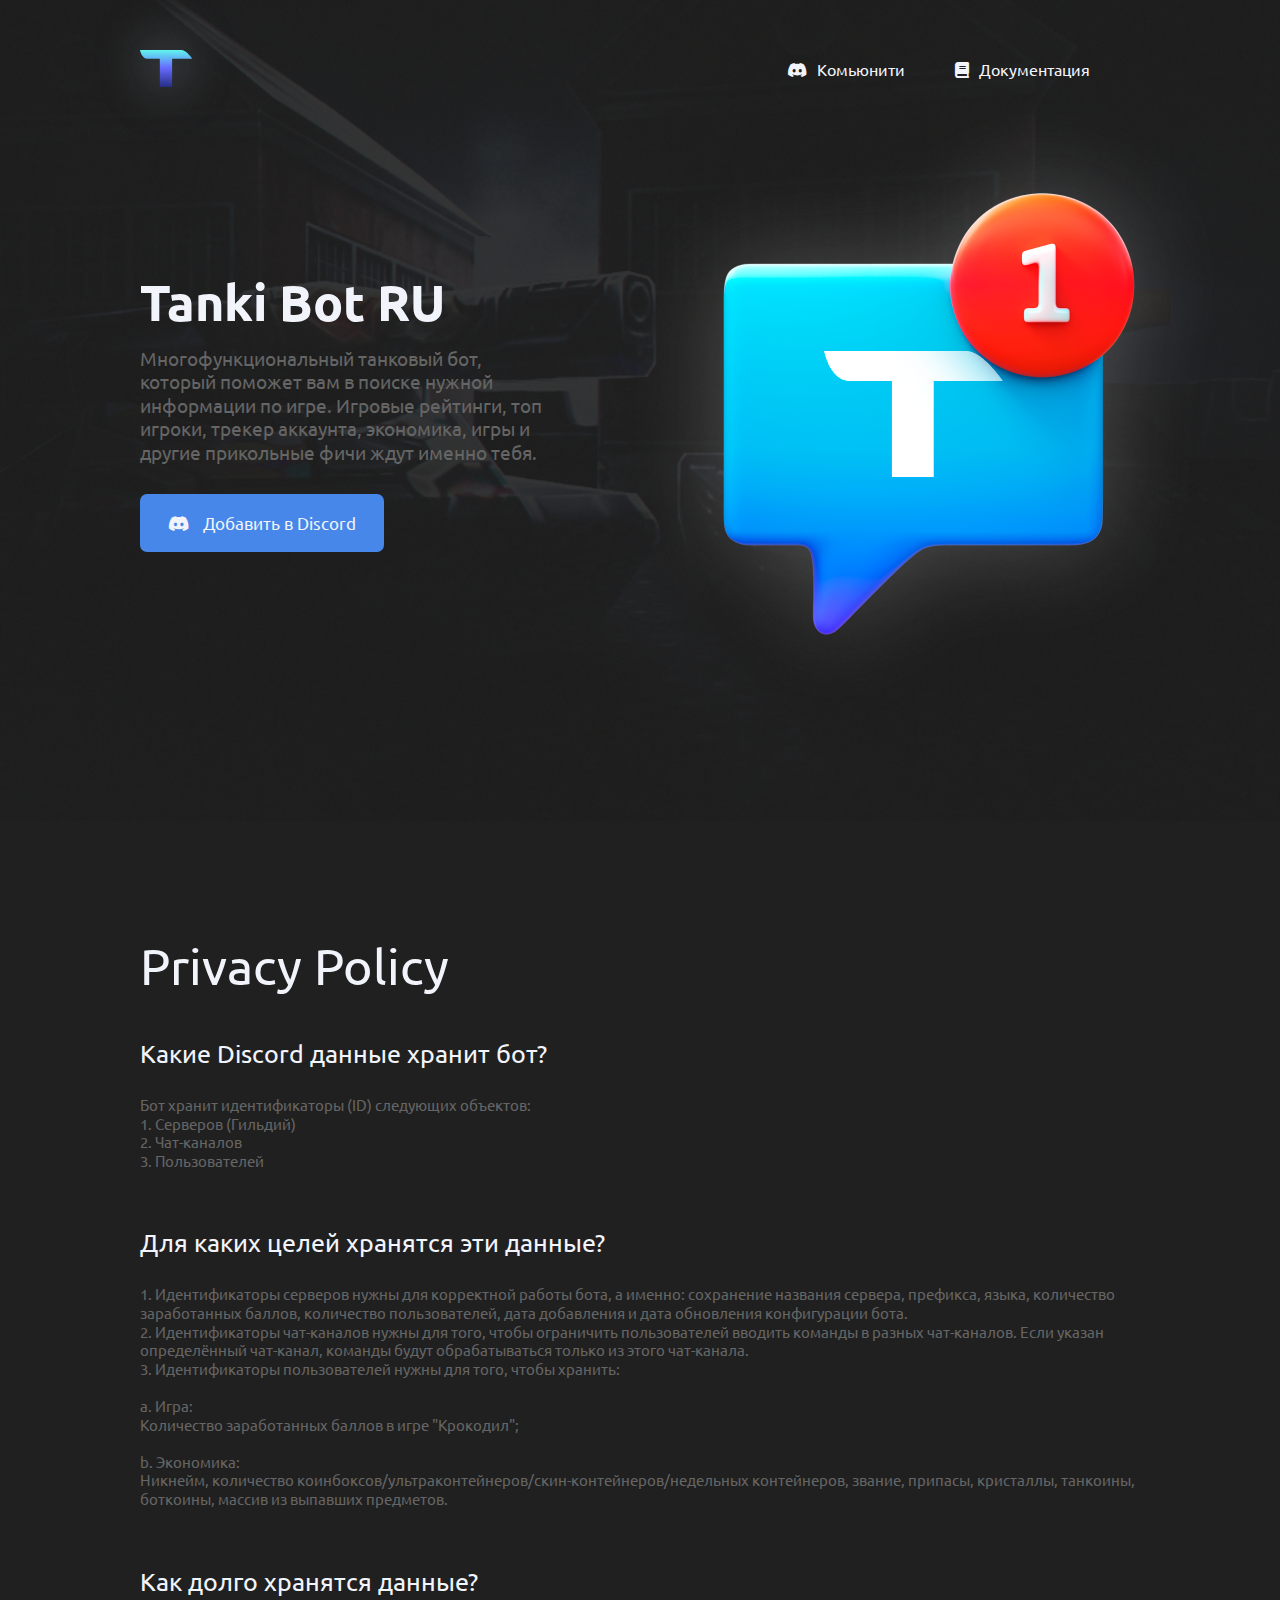
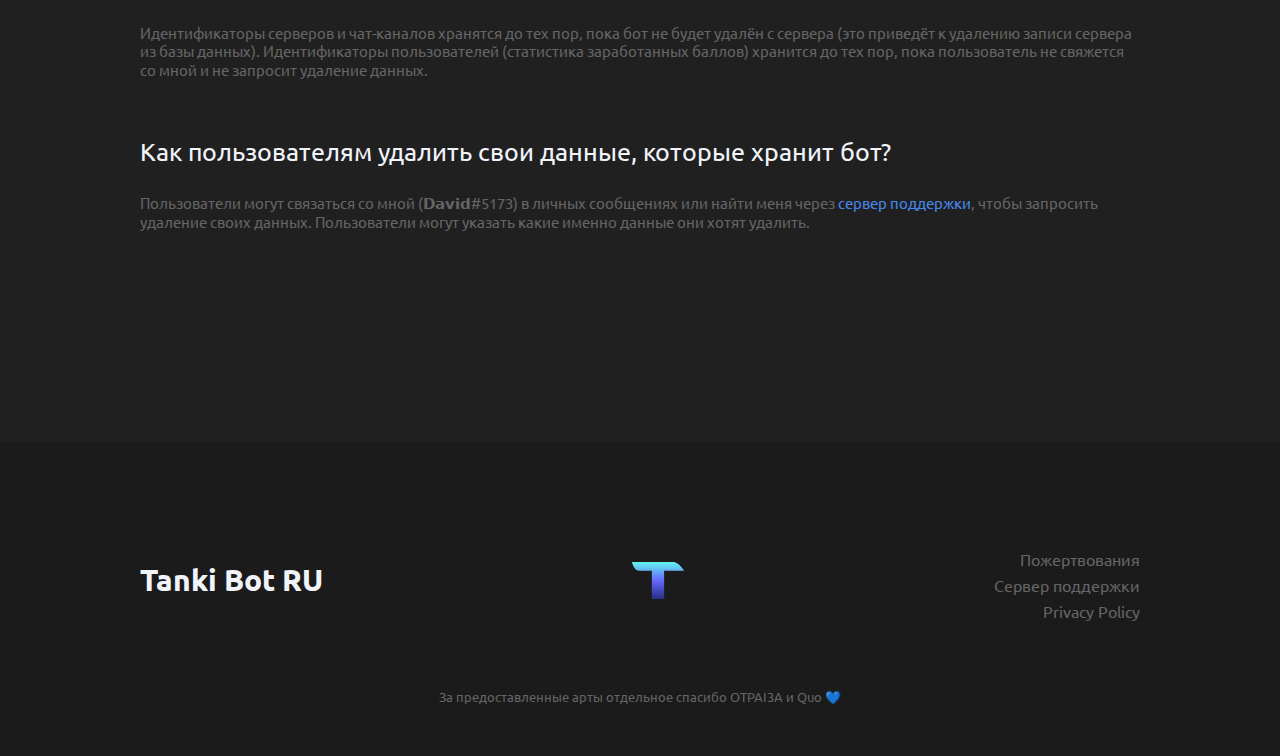
==== privacy/index.html @ 0483aabf "Add Privacy Policy page" ====
<!DOCTYPE html>
<html lang="ru" dir="ltr">
<head>
    <!-- Global site tag (gtag.js) - Google Analytics -->
    <script async src="https://www.googletagmanager.com/gtag/js?id=G-JVQB3Z09WD"></script>
    <script>
      window.dataLayer = window.dataLayer || [];
      function gtag(){dataLayer.push(arguments);}
      gtag('js', new Date());

      gtag('config', 'G-JVQB3Z09WD');
    </script>
    <meta charset="UTF-8">
    <meta http-equiv="X-UA-Compatible" content="IE=edge">
    <meta name="viewport" content="width=device-width, initial-scale=1.0">
    <meta name="theme-color" content="#4687E9">
    <meta name="description" content="Многофункциональный танковый бот, который поможет вам в поиске нужной информации по игре. Игровые рейтинги, топ игроки, трекер аккаунта, экономика, игры и другие прикольные фичи ждут именно тебя." />
    <meta name="keywords" content="Tanki Bot RU, tankibot, tanki bot ru, танки онлайн бот">
    <meta property="og:image" content="https://tankibotru.xyz/assets/images/logo.png" />
    <meta property="og:image:alt" content="Logo" />
    <meta property="og:site_name" content="tankibotru.xyz" />
    <meta property="og:type" content="object" />
    <meta property="og:title" content="Tanki Bot RU — Privacy Policy" />
    <meta property="og:url" content="https://tankibotru.xyz" />
    <meta property="og:description" content="Многофункциональный танковый бот, который поможет вам в поиске нужной информации по игре. Игровые рейтинги, топ игроки, трекер аккаунта, экономика, игры и другие прикольные фичи ждут именно тебя." />
    <title>Tanki Bot RU</title>
    <link rel="stylesheet" href="../assets/css/reset.css">
    <link rel="stylesheet" href="../assets/css/style.css">
    <link rel="stylesheet" href="../assets/css/media_queries.css">
    <link rel="shortcut icon" href="../assets/images/logo.svg" type="image/svg">
</head>
<body>
    <header class="header">
        <div class="container">
            <nav class="menu">
                <div class="logo">
                    <a href="/"><img class="logo__image" src="../assets/images/logo.svg" alt="logo"></a>
                </div>

                <ul class="menu__items">
                    <li class="menu__item">
                        <a class="menu__item-text" href="https://dsc.gg/tankibotrucommunity" target="_blank">
                            <i class="menu__icon fa-brands fa-discord"></i>Комьюнити
                        </a>
                    </li>
                    
                    <li class="menu__item">
                        <a class="menu__item-text" href="https://docs.tankibotru.xyz" target="_blank">
                            <i class="menu__icon fa-solid fa-book"></i>Документация
                        </a>
                    </li>
                </ul>
            </nav>

            <div class="main">
                <div class="information">
                    <h1 class="information__title">Tanki Bot RU</h1>
                    <p class="information__description">
                        Многофункциональный танковый бот, который поможет вам в поиске нужной информации по игре. Игровые рейтинги, топ игроки, трекер аккаунта, экономика, игры и другие прикольные фичи ждут именно тебя.
                    </p>

                    <a class="button" href="https://dsc.gg/tankibotru" target="_blank">
                        <i class="menu__icon fa-brands fa-discord"></i> Добавить в Discord
                    </a>

                </div>

                <div>
                    <img class="information__image" src="../assets/images/message.png" alt="">
                </div>
            </div>
        </div>
    </header>
    
    <section class="terms">
        <div class="container">
            <h1 class="terms__name">Privacy Policy</h1>

            <div class="terms__item">
                <h3 class="terms__title">
                    Какие Discord данные хранит бот?
                </h3>
                <p class="terms__description">
                    Бот хранит идентификаторы (ID) следующих объектов:<br>
                    1. Серверов (Гильдий)<br>
                    2. Чат-каналов<br>
                    3. Пользователей<br>
                </p>
            </div>

            <div class="terms__item">
                <h3 class="terms__title">
                    Для каких целей хранятся эти данные?
                </h3>
                <p class="terms__description">
                    1. Идентификаторы серверов нужны для корректной работы бота, а именно: сохранение названия сервера, префикса, языка, количество заработанных баллов, количество пользователей, дата добавления и дата обновления конфигурации бота.<br>
                    2. Идентификаторы чат-каналов нужны для того, чтобы ограничить пользователей вводить команды в разных чат-каналов. Если указан определённый чат-канал, команды будут обрабатываться только из этого чат-канала.<br>
                    3. Идентификаторы пользователей нужны для того, чтобы хранить:<br><br>
                    a. Игра:<br>
                    Количество заработанных баллов в игре "Крокодил";<br><br>

                    b. Экономика:<br>
                    Никнейм, количество коинбоксов/ультраконтейнеров/скин-контейнеров/недельных контейнеров, звание, припасы, кристаллы, танкоины, боткоины, массив из выпавших предметов.

                </p>
            </div>

            <div class="terms__item">
                <h3 class="terms__title">
                    Как долго хранятся данные?
                </h3>
                <p class="terms__description">
                    Идентификаторы серверов и чат-каналов хранятся до тех пор, пока бот не будет удалён с сервера (это приведёт к удалению записи сервера из базы данных). Идентификаторы пользователей (статистика заработанных баллов) хранится до тех пор, пока пользователь не свяжется со мной и не запросит удаление данных.
                </p>
            </div>

            <div class="terms__item">
                <h3 class="terms__title">
                    Как пользователям удалить свои данные, которые хранит бот?
                </h3>
                <p class="terms__description">
                    Пользователи могут связаться со мной (𝗗𝗮𝘃𝗶𝗱#5173) в личных сообщениях или найти меня через <a class="terms__link" href="https://dsc.gg/tankibotrucommunity">сервер поддержки</a>, чтобы запросить удаление своих данных. Пользователи могут указать какие именно данные они хотят удалить.
                </p>
            </div>
        </div>
    </section>

    <footer class="footer">
        <div class="container">
            <div class="footer__items">
                <div class="footer__item">
                    <h3 class="footer__title">Tanki Bot RU</h3>
                </div>
                <img class="footer__item" src="../assets/images/logo.svg" alt="Logo">
                <div class="footer__item">
                    <p class="footer__link"><a class="footer__link" href="https://www.donationalerts.com/r/tanki_bot_ru" target="_blank">Пожертвования</a></p>
                    <p class="footer__link"><a class="footer__link" href="https://dsc.gg/tankibotrucommunity" target="_blank">Сервер поддержки</a></p>
                    <p class="footer__link"><a class="footer__link" href="https://tankibotru.xyz/privacy/" target="_blank">Privacy Policy</a></p>
                </div>
            </div>
            <p class="footer__thanks">За предоставленные арты отдельное спасибо OTPAI3A и Quo 💙</p>
        </div>
    </footer>
    <link rel="stylesheet" href="https://cdnjs.cloudflare.com/ajax/libs/font-awesome/6.0.0/css/all.min.css"/>

</body>
</html>
---- assets/css/style.css ----
@import url("https://fonts.googleapis.com/css2?family=Ubuntu:wght@300;400;500;700&display=swap");
::-webkit-scrollbar {
  width: 5px;
}

::-webkit-scrollbar-thumb {
  background: #00B2FF;
  border-radius: 5px;
}

::-webkit-scrollbar-track {
  background-color: #2a50a521;
  width: 4px;
}

body {
  font-family: 'Ubuntu', 'sans-serif', 'serif';
  color: #f2f4fb;
  background-color: #202020;
  overflow-x: hidden;
  cursor: url("../cursors/default.cur"), default;
}

a {
  cursor: url("../cursors/pointer.cur"), pointer;
}

p:hover, h1:hover, h3:hover {
  cursor: url("../cursors/text.cur"), text;
}

.container {
  width: 1290px;
  padding: 0 20px;
  margin: 0 auto;
}

.header {
  background-image: url("../images/art.png");
  background-repeat: no-repeat;
  background-position: center;
  background-size: cover;
}

.menu {
  padding-top: 50px;
  display: -webkit-box;
  display: -ms-flexbox;
  display: flex;
  -webkit-box-pack: justify;
      -ms-flex-pack: justify;
          justify-content: space-between;
}

.menu__items {
  display: -webkit-box;
  display: -ms-flexbox;
  display: flex;
  -webkit-box-pack: justify;
      -ms-flex-pack: justify;
          justify-content: space-between;
}

.menu__item {
  display: -webkit-box;
  display: -ms-flexbox;
  display: flex;
  -webkit-box-align: center;
      -ms-flex-align: center;
          align-items: center;
}

.menu__item-text {
  text-decoration: none;
  margin-right: 50px;
  font-size: 16px;
  font-weight: normal;
  color: #f2f4fb;
  -webkit-transition: 0.3s color;
  transition: 0.3s color;
}

.menu__item-text:hover {
  color: #4687E9;
}

.menu__icon {
  margin-right: 10px;
}

.logo {
  -webkit-filter: drop-shadow(0px 0px 24px rgba(202, 239, 255, 0.5));
          filter: drop-shadow(0px 0px 24px rgba(202, 239, 255, 0.5));
  -webkit-transition: .5s filter;
  transition: .5s filter;
}

.logo:hover {
  -webkit-filter: drop-shadow(0px 0px 25px rgba(202, 239, 255, 0.7));
          filter: drop-shadow(0px 0px 25px rgba(202, 239, 255, 0.7));
}

.main {
  display: -webkit-box;
  display: -ms-flexbox;
  display: flex;
  -webkit-box-pack: justify;
      -ms-flex-pack: justify;
          justify-content: space-between;
  -webkit-box-align: center;
      -ms-flex-align: center;
          align-items: center;
  padding: 100px 0 180px 0;
}

.information {
  width: 520px;
}

.information__title {
  font-weight: 700;
  font-size: 50px;
}

.information__description {
  font-weight: 400;
  font-size: 19px;
  padding-top: 20px;
  line-height: 124%;
  color: #656565;
}

.information__image {
  -webkit-filter: drop-shadow(0 0 48px #eeeeee3d);
          filter: drop-shadow(0 0 48px #eeeeee3d);
}

.button {
  margin-top: 30px;
  padding: 20px 28px;
  display: inline-block;
  background-color: #4687E9;
  text-decoration: none;
  color: #f2f4fb;
  font-size: 18px;
  border-radius: 7px;
  font-size: 17px;
  -webkit-transition: .3s background-color;
  transition: .3s background-color;
}

.button:hover {
  background-color: #3263ad;
}

.guilds {
  display: -webkit-box;
  display: -ms-flexbox;
  display: flex;
  -webkit-box-pack: justify;
      -ms-flex-pack: justify;
          justify-content: space-between;
  -webkit-box-align: center;
      -ms-flex-align: center;
          align-items: center;
  padding: 70px 0;
}

.guilds__title {
  font-weight: 700;
  font-size: 30px;
  width: 35%;
  line-height: 120%;
}

.guilds__images {
  display: -webkit-box;
  display: -ms-flexbox;
  display: flex;
  -webkit-box-pack: justify;
      -ms-flex-pack: justify;
          justify-content: space-between;
}

.guilds__image {
  background-color: #3f3f3f;
  width: 70px;
  height: 70px;
  margin-left: 70px;
  border-radius: 10px;
}

.feautures__item {
  margin: 130px 0;
  display: -webkit-box;
  display: -ms-flexbox;
  display: flex;
  -webkit-box-pack: justify;
      -ms-flex-pack: justify;
          justify-content: space-between;
  -webkit-box-align: center;
      -ms-flex-align: center;
          align-items: center;
  opacity: 0;
  -webkit-transform: translateY(20px);
          transform: translateY(20px);
}

.feautures__item.element-show {
  opacity: 1;
  -webkit-transition: all 1s;
  transition: all 1s;
  -webkit-transform: translateY(0%);
          transform: translateY(0%);
}

.feautures__text {
  display: -webkit-box;
  display: -ms-flexbox;
  display: flex;
  -webkit-box-orient: vertical;
  -webkit-box-direction: normal;
      -ms-flex-direction: column;
          flex-direction: column;
  width: 46%;
}

.feautures__top {
  display: -webkit-box;
  display: -ms-flexbox;
  display: flex;
  -webkit-box-align: center;
      -ms-flex-align: center;
          align-items: center;
}

.feautures__title {
  font-weight: 500;
  font-size: 40px;
}

.feautures__description {
  padding-top: 20px;
  font-weight: 300;
  font-size: 20px;
  color: #656565;
  line-height: 120%;
}

.feautures__icon {
  margin-right: 4%;
}

.feautures__image {
  border-radius: 12px;
}

.invite {
  padding: 80px 0;
  background-image: url("../images/art2.png");
  background-position: center;
  background-repeat: no-repeat;
  background-size: cover;
  text-align: center;
}

.invite__title {
  font-weight: 700;
  font-size: 40px;
  line-height: 120%;
}

.statistics {
  padding: 150px 0;
  text-align: center;
}

.statistics__items {
  display: -webkit-box;
  display: -ms-flexbox;
  display: flex;
  -webkit-box-pack: justify;
      -ms-flex-pack: justify;
          justify-content: space-between;
}

.statistics__item {
  width: 15%;
  padding: 50px 70px;
  background-color: #c4c4c405;
  border-radius: 10px;
}

.statistics__title {
  padding-top: 50px;
  font-weight: 300;
  font-size: 25px;
}

.statistics__description {
  padding-top: 20px;
  font-weight: 600;
  font-size: 30px;
}

.footer {
  padding: 100px 0 50px;
  background-color: #10101050;
}

.footer__items {
  display: -webkit-box;
  display: -ms-flexbox;
  display: flex;
  -webkit-box-pack: justify;
      -ms-flex-pack: justify;
          justify-content: space-between;
  -webkit-box-align: center;
      -ms-flex-align: center;
          align-items: center;
}

.footer__item {
  display: -webkit-box;
  display: -ms-flexbox;
  display: flex;
  -webkit-box-orient: vertical;
  -webkit-box-direction: normal;
      -ms-flex-direction: column;
          flex-direction: column;
}

.footer__title {
  font-weight: 700;
  font-size: 30px;
}

.footer__link {
  text-decoration: none;
  padding-top: 10px;
  text-align: right;
  color: #656565;
  -webkit-transition: .3s color;
  transition: .3s color;
}

.footer__link:hover {
  color: #4687E9;
}

.footer__thanks {
  padding-top: 70px;
  text-align: center;
  font-size: 13px;
  color: #656565;
  line-height: 124%;
}

.terms {
  display: -webkit-box;
  display: -ms-flexbox;
  display: flex;
  -webkit-box-orient: vertical;
  -webkit-box-direction: normal;
      -ms-flex-direction: column;
          flex-direction: column;
  padding: 100px 0 180px 0;
}

.terms__item {
  display: -webkit-box;
  display: -ms-flexbox;
  display: flex;
  -webkit-box-orient: vertical;
  -webkit-box-direction: normal;
      -ms-flex-direction: column;
          flex-direction: column;
  padding: 30px 0;
}

.terms__name {
  font-size: 50px;
  padding: 20px 0;
}

.terms__title {
  font-size: 25px;
}

.terms__description {
  padding-top: 30px;
  font-size: 15px;
  color: #656565;
  line-height: 124%;
}

.terms__link {
  color: #4687E9;
  -webkit-transition: color .3s;
  transition: color .3s;
  text-decoration: none;
}

.terms__link:hover {
  color: #3263ad;
}
/*# sourceMappingURL=style.css.map */
---- assets/css/media_queries.css ----
@media screen and (max-width: 1400px) {
  .container {
    width: 1000px;
  }
  .information__description {
    width: 80%;
  }
  .feautures__item {
    margin: 100px 0;
  }
  .feautures__title {
    font-size: 35px;
  }
  .feautures__description {
    font-size: 18px;
  }
  .feautures__image {
    width: 45%;
  }
}

@media screen and (max-width: 1100px) {
  .container {
    width: 800px;
  }
  .information__title {
    font-size: 40px;
  }
  .information__description {
    width: 80%;
    font-size: 17px;
  }
  .information__image {
    width: 90%;
  }
  .button {
    font-size: 15px;
  }
  .guilds {
    display: -webkit-box;
    display: -ms-flexbox;
    display: flex;
    -webkit-box-pack: center;
        -ms-flex-pack: center;
            justify-content: center;
    -webkit-box-orient: vertical;
    -webkit-box-direction: normal;
        -ms-flex-direction: column;
            flex-direction: column;
    text-align: center;
  }
  .guilds__title {
    width: 100%;
  }
  .guilds__images {
    padding-top: 50px;
    width: 100%;
    -webkit-box-pack: space-evenly;
        -ms-flex-pack: space-evenly;
            justify-content: space-evenly;
  }
  .guilds__image {
    margin-left: 0%;
  }
  .feautures__item {
    margin: 100px 0;
  }
  .feautures__title {
    font-size: 25px;
  }
  .feautures__description {
    font-size: 18px;
  }
  .feautures__icon {
    width: 9%;
  }
  .feautures__image {
    width: 50%;
  }
  .invite__title {
    font-size: 30px;
  }
  .statistics {
    padding: 100px 0;
  }
  .statistics__items {
    -webkit-box-pack: start;
        -ms-flex-pack: start;
            justify-content: flex-start;
    -webkit-box-orient: vertical;
    -webkit-box-direction: normal;
        -ms-flex-direction: column;
            flex-direction: column;
  }
  .statistics__item {
    margin: 10px 0;
    width: 100%;
    padding: 30px 0;
    display: -webkit-box;
    display: -ms-flexbox;
    display: flex;
    -webkit-box-pack: space-evenly;
        -ms-flex-pack: space-evenly;
            justify-content: space-evenly;
    -webkit-box-align: center;
        -ms-flex-align: center;
            align-items: center;
  }
  .statistics__title {
    padding-top: 0;
  }
  .statistics__description {
    padding-top: 0;
  }
  .statistics__icon {
    width: 70px;
    height: 70px;
  }
  .footer {
    padding: 50px 0;
  }
}

@media screen and (max-width: 850px) {
  .container {
    width: 500px;
  }
  .main {
    padding: 100px 0 150px 0;
  }
  .menu__item-text {
    margin-left: 25px;
    margin-right: 0;
    font-size: 16px;
  }
  .information {
    text-align: center;
  }
  .information__title {
    font-size: 40px;
  }
  .information__description {
    width: 100%;
    font-size: 17px;
  }
  .information__image {
    display: none;
  }
  .guilds__image {
    width: 60px;
    height: 60px;
  }
  .button {
    padding: 17px 23px;
  }
  .feautures__item {
    margin: 100px 0;
    -webkit-box-orient: vertical;
    -webkit-box-direction: normal;
        -ms-flex-direction: column;
            flex-direction: column;
    -webkit-box-align: start;
        -ms-flex-align: start;
            align-items: flex-start;
  }
  .feautures__text {
    width: 100%;
  }
  .feautures__title {
    font-size: 35px;
  }
  .feautures__description {
    font-size: 17px;
  }
  .feautures__icon {
    width: 7%;
  }
  .feautures__image {
    margin-top: 7%;
    width: 100%;
  }
  .invite__title {
    font-size: 25px;
  }
  .statistics {
    padding: 70px 0;
  }
  .statistics__items {
    -webkit-box-pack: start;
        -ms-flex-pack: start;
            justify-content: flex-start;
    -webkit-box-orient: vertical;
    -webkit-box-direction: normal;
        -ms-flex-direction: column;
            flex-direction: column;
  }
  .statistics__item {
    margin: 10px 0;
    width: 100%;
    padding: 30px 0;
    display: -webkit-box;
    display: -ms-flexbox;
    display: flex;
    -webkit-box-pack: space-evenly;
        -ms-flex-pack: space-evenly;
            justify-content: space-evenly;
    -webkit-box-align: center;
        -ms-flex-align: center;
            align-items: center;
  }
  .statistics__title {
    padding-top: 0;
    font-size: 20px;
  }
  .statistics__description {
    padding-top: 0;
  }
  .statistics__icon {
    width: 60px;
    height: 60px;
  }
}

@media screen and (max-width: 600px) {
  .container {
    width: 400px;
  }
  .menu__item-text {
    margin-left: 25px;
    margin-right: 0;
    font-size: 14px;
  }
  .guilds__title {
    font-size: 26px;
  }
  .guilds__image {
    width: 50px;
    height: 50px;
  }
  .button {
    font-size: 13px;
  }
  .feautures__title {
    font-size: 30px;
  }
  .feautures__description {
    font-size: 15px;
  }
  .feautures__icon {
    width: 7%;
  }
  .invite__title {
    font-size: 22px;
  }
  .statistics__title {
    font-size: 18px;
  }
  .statistics__description {
    font-size: 25px;
  }
  .statistics__icon {
    width: 40px;
    height: 40px;
  }
  .footer {
    padding: 0;
  }
  .footer__items {
    -webkit-box-align: start;
        -ms-flex-align: start;
            align-items: flex-start;
    -webkit-box-orient: vertical;
    -webkit-box-direction: normal;
        -ms-flex-direction: column;
            flex-direction: column;
  }
  .footer__item {
    padding-top: 50px;
  }
  .footer__link {
    text-align: left;
  }
  .footer__thanks {
    padding: 45px 0;
  }
}

@media screen and (max-width: 500px) {
  .container {
    width: 300px;
  }
  .menu__item-text {
    font-size: 10px;
  }
  .information__title {
    font-size: 35px;
  }
  .information__description {
    font-size: 15px;
  }
  .button {
    font-size: 11px;
  }
  .logo__image {
    width: 70%;
  }
  .guilds__title {
    font-size: 22px;
  }
  .guilds__image {
    width: 40px;
    height: 40px;
  }
  .feautures__title {
    font-size: 23px;
  }
  .feautures__description {
    font-size: 13px;
  }
  .statistics__title {
    font-size: 15px;
  }
  .statistics__description {
    font-size: 22px;
  }
  .statistics__icon {
    width: 30px;
    height: 30px;
  }
  .footer__title {
    font-size: 25px;
  }
  .footer__link {
    font-size: 14px;
  }
  .footer__thanks {
    font-size: 11px;
  }
}

@media screen and (max-width: 359px) {
  .container {
    width: 200px;
  }
  .menu__items {
    width: 100%;
  }
  .menu__item-text {
    margin-left: 0;
    margin-right: 0;
  }
  .logo {
    display: none;
  }
  .main {
    padding: 80px 0 100px 0;
  }
  .information__title {
    font-size: 30px;
  }
  .guilds__image {
    border-radius: 5px;
    width: 30px;
    height: 30px;
  }
  .feautures__item {
    margin: 40px 0;
  }
  .feautures__title {
    font-size: 15px;
  }
  .feautures__description {
    font-size: 10px;
  }
  .statistics__icon {
    width: 25px;
    height: 25px;
  }
  .statistics__title {
    font-size: 12px;
  }
  .statistics__description {
    font-size: 15px;
  }
  .footer__link {
    font-size: 12px;
  }
}
/*# sourceMappingURL=media_queries.css.map */
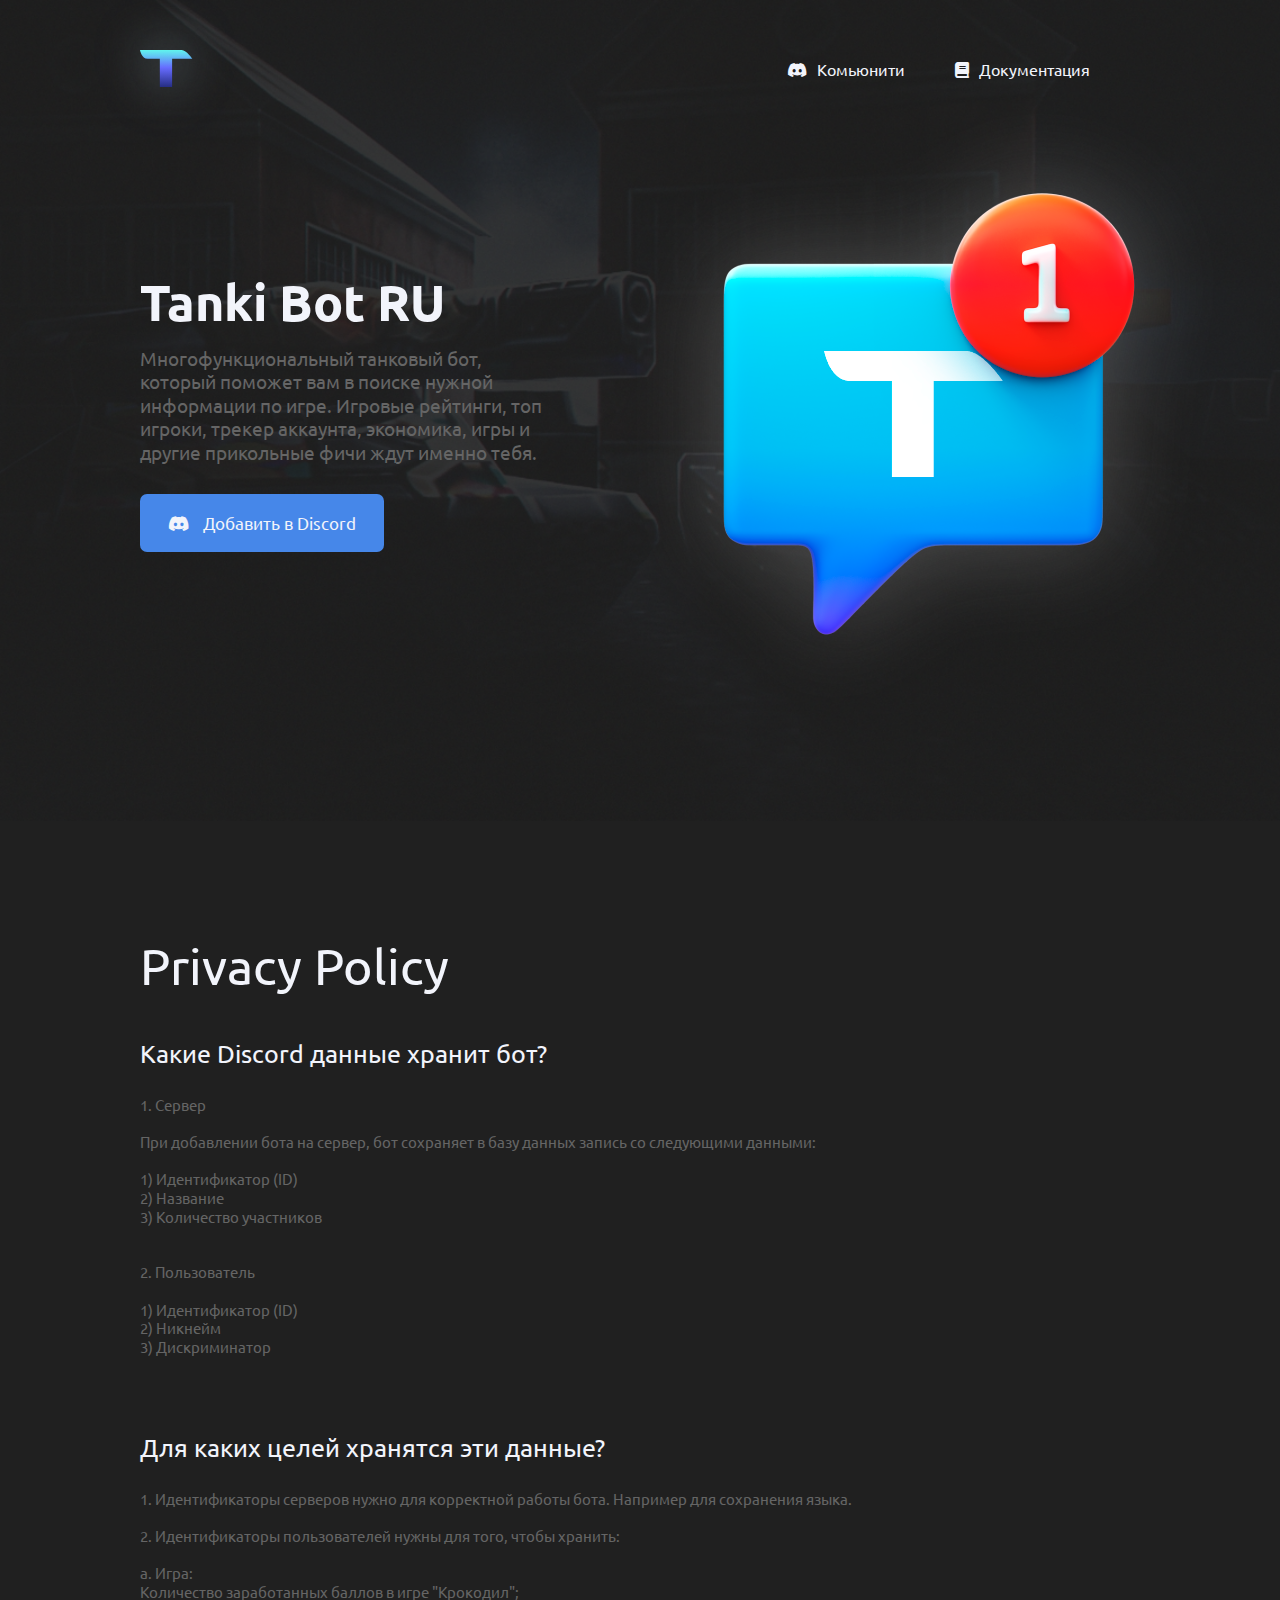
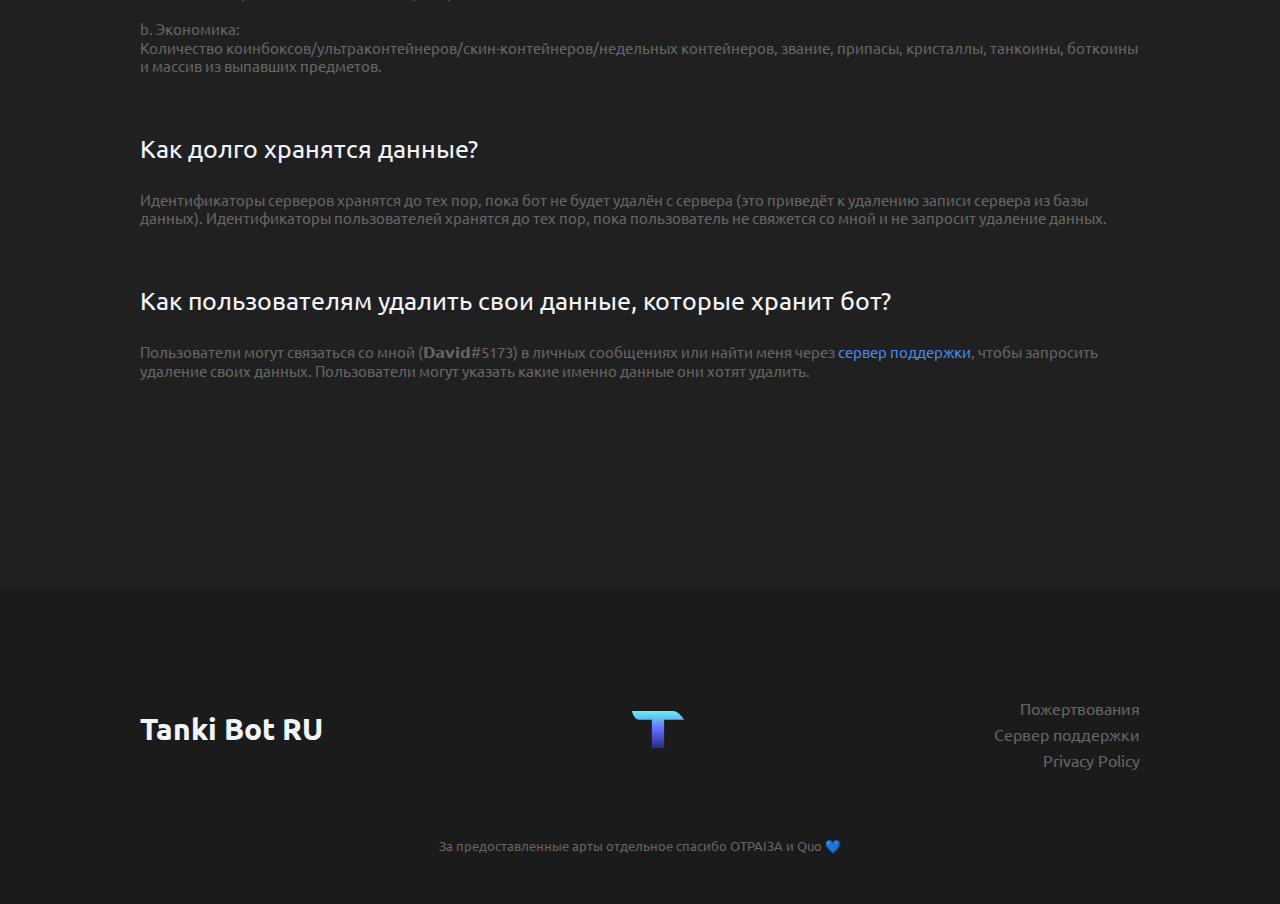
==== commit 11a20cb9: "Update" ====
--- a/privacy/index.html
+++ b/privacy/index.html
@@ -23,7 +23,7 @@
     <meta property="og:title" content="Tanki Bot RU — Privacy Policy" />
     <meta property="og:url" content="https://tankibotru.xyz" />
     <meta property="og:description" content="Многофункциональный танковый бот, который поможет вам в поиске нужной информации по игре. Игровые рейтинги, топ игроки, трекер аккаунта, экономика, игры и другие прикольные фичи ждут именно тебя." />
-    <title>Tanki Bot RU</title>
+    <title>Tanki Bot RU — Privacy Policy</title>
     <link rel="stylesheet" href="../assets/css/reset.css">
     <link rel="stylesheet" href="../assets/css/style.css">
     <link rel="stylesheet" href="../assets/css/media_queries.css">
@@ -81,10 +81,16 @@
                     Какие Discord данные хранит бот?
                 </h3>
                 <p class="terms__description">
-                    Бот хранит идентификаторы (ID) следующих объектов:<br>
-                    1. Серверов (Гильдий)<br>
-                    2. Чат-каналов<br>
-                    3. Пользователей<br>
+                    1. Сервер<br><br>
+                    При добавлении бота на сервер, бот сохраняет в базу данных запись со следующими данными:<br><br>
+                    1) Идентификатор (ID)<br>
+                    2) Название<br>
+                    3) Количество участников<br><br><br>
+
+                    2. Пользователь<br><br>
+                    1) Идентификатор (ID)<br>
+                    2) Никнейм<br>
+                    3) Дискриминатор<br><br>
                 </p>
             </div>
 
@@ -93,15 +99,14 @@
                     Для каких целей хранятся эти данные?
                 </h3>
                 <p class="terms__description">
-                    1. Идентификаторы серверов нужны для корректной работы бота, а именно: сохранение названия сервера, префикса, языка, количество заработанных баллов, количество пользователей, дата добавления и дата обновления конфигурации бота.<br>
-                    2. Идентификаторы чат-каналов нужны для того, чтобы ограничить пользователей вводить команды в разных чат-каналов. Если указан определённый чат-канал, команды будут обрабатываться только из этого чат-канала.<br>
-                    3. Идентификаторы пользователей нужны для того, чтобы хранить:<br><br>
+                    1. Идентификаторы серверов нужно для корректной работы бота. Например для сохранения языка.<br><br>
+
+                    2. Идентификаторы пользователей нужны для того, чтобы хранить:<br><br>
                     a. Игра:<br>
                     Количество заработанных баллов в игре "Крокодил";<br><br>
 
                     b. Экономика:<br>
-                    Никнейм, количество коинбоксов/ультраконтейнеров/скин-контейнеров/недельных контейнеров, звание, припасы, кристаллы, танкоины, боткоины, массив из выпавших предметов.
-
+                    Количество коинбоксов/ультраконтейнеров/скин-контейнеров/недельных контейнеров, звание, припасы, кристаллы, танкоины, боткоины и массив из выпавших предметов.
                 </p>
             </div>
 
@@ -110,7 +115,8 @@
                     Как долго хранятся данные?
                 </h3>
                 <p class="terms__description">
-                    Идентификаторы серверов и чат-каналов хранятся до тех пор, пока бот не будет удалён с сервера (это приведёт к удалению записи сервера из базы данных). Идентификаторы пользователей (статистика заработанных баллов) хранится до тех пор, пока пользователь не свяжется со мной и не запросит удаление данных.
+                    Идентификаторы серверов хранятся до тех пор, пока бот не будет удалён с сервера (это приведёт к удалению записи сервера из базы данных). 
+                    Идентификаторы пользователей хранятся до тех пор, пока пользователь не свяжется со мной и не запросит удаление данных.
                 </p>
             </div>
 
